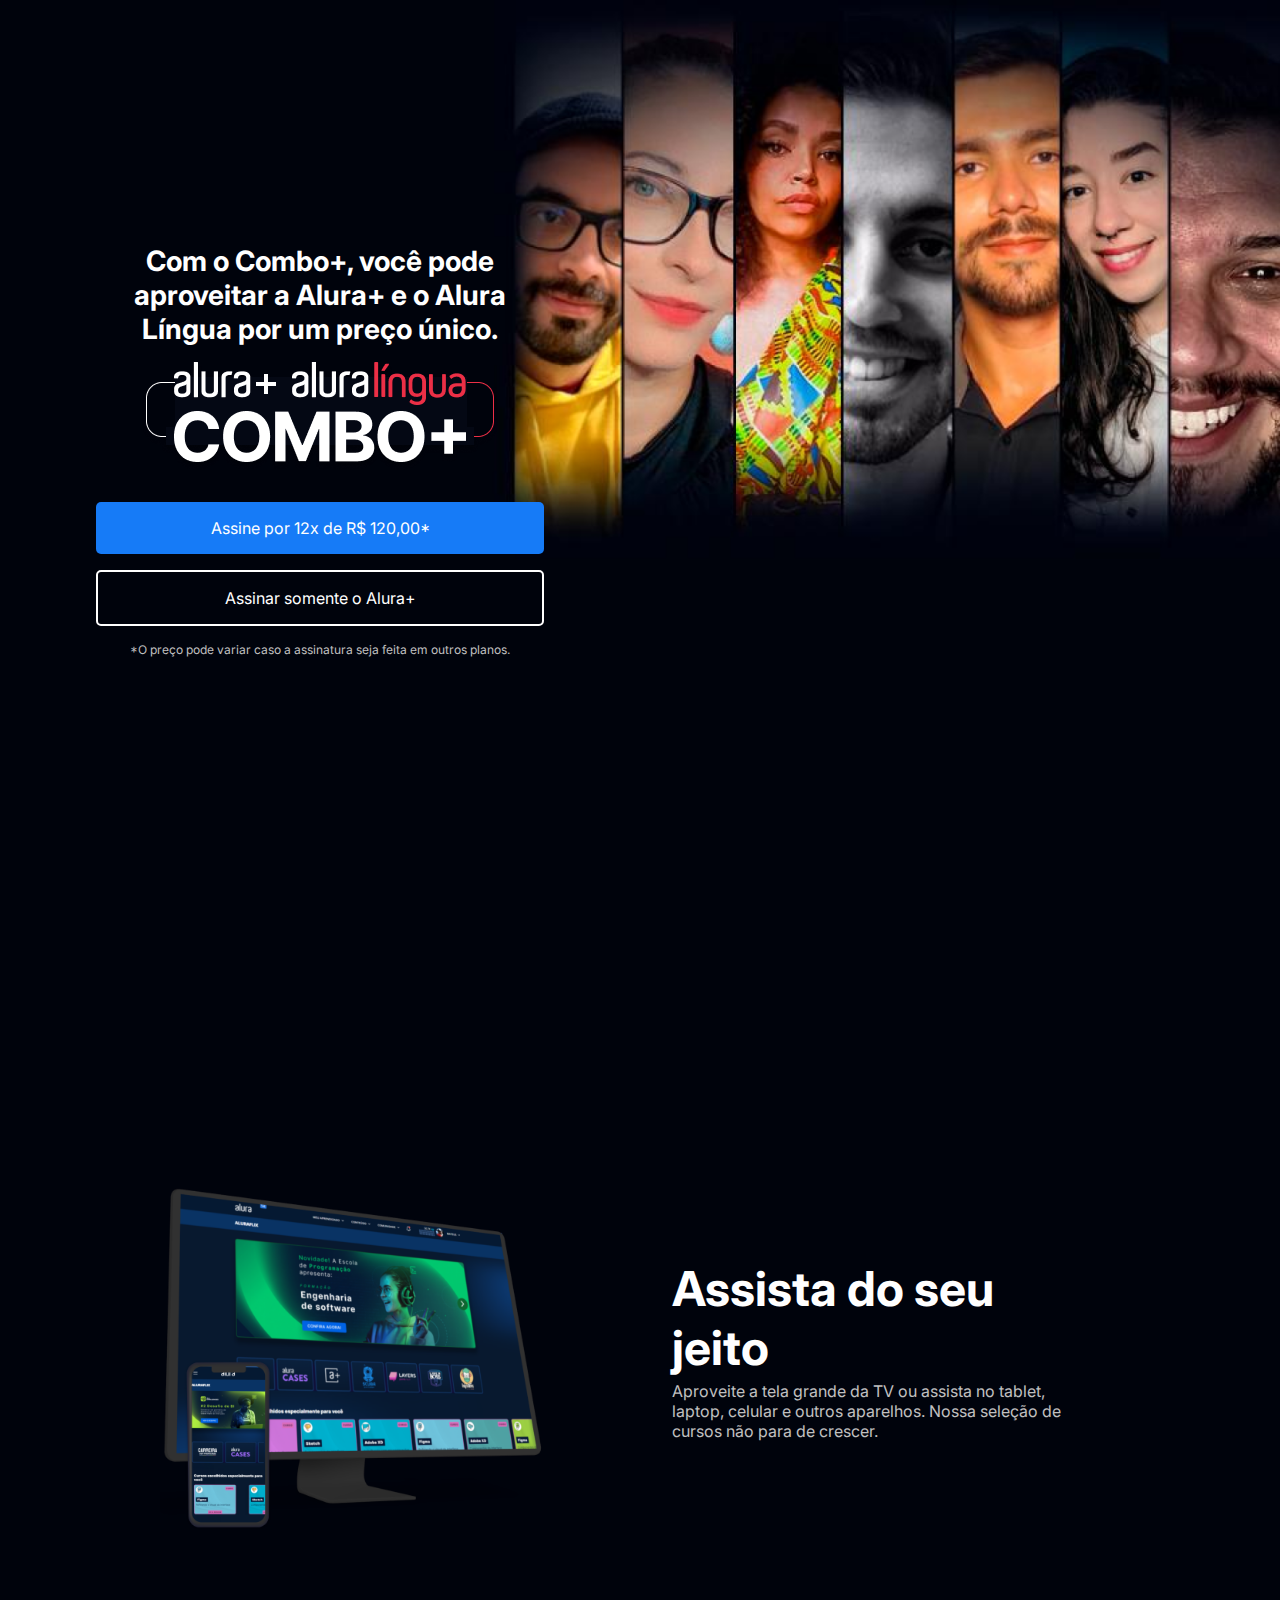
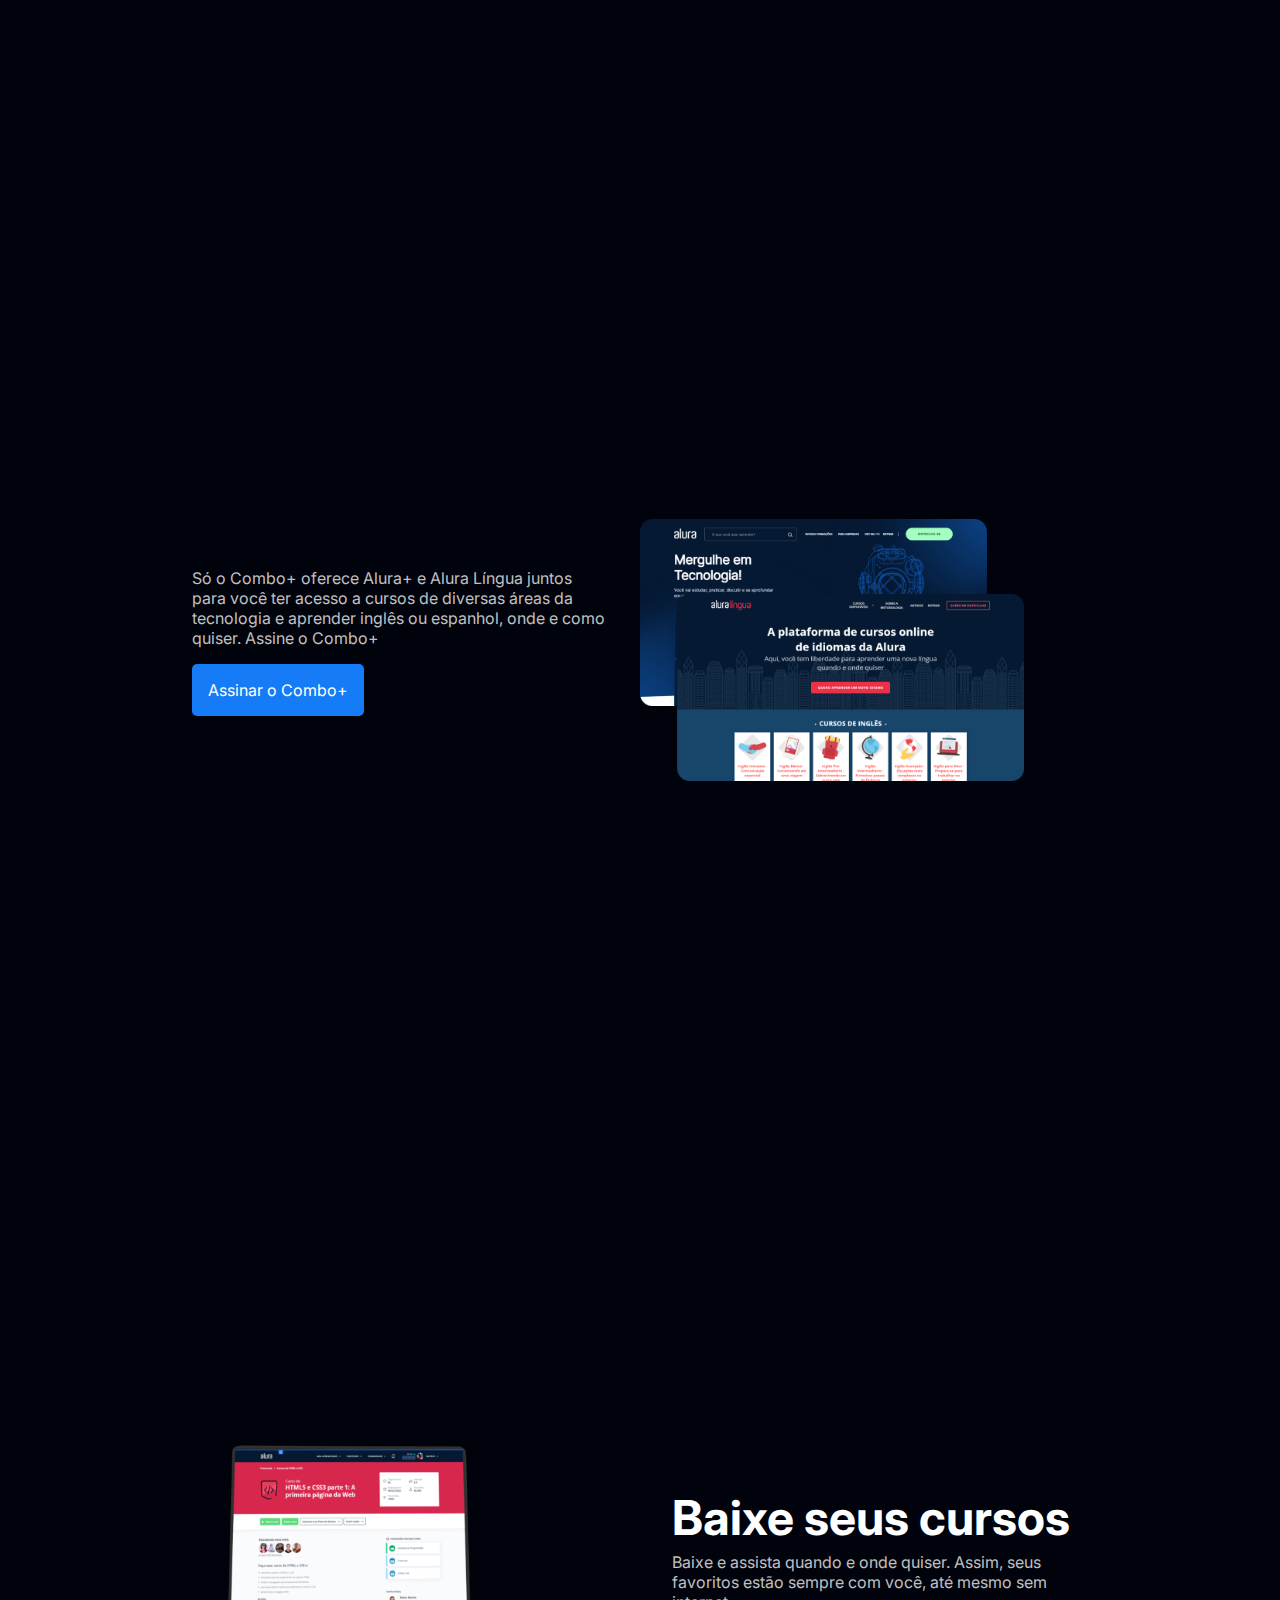
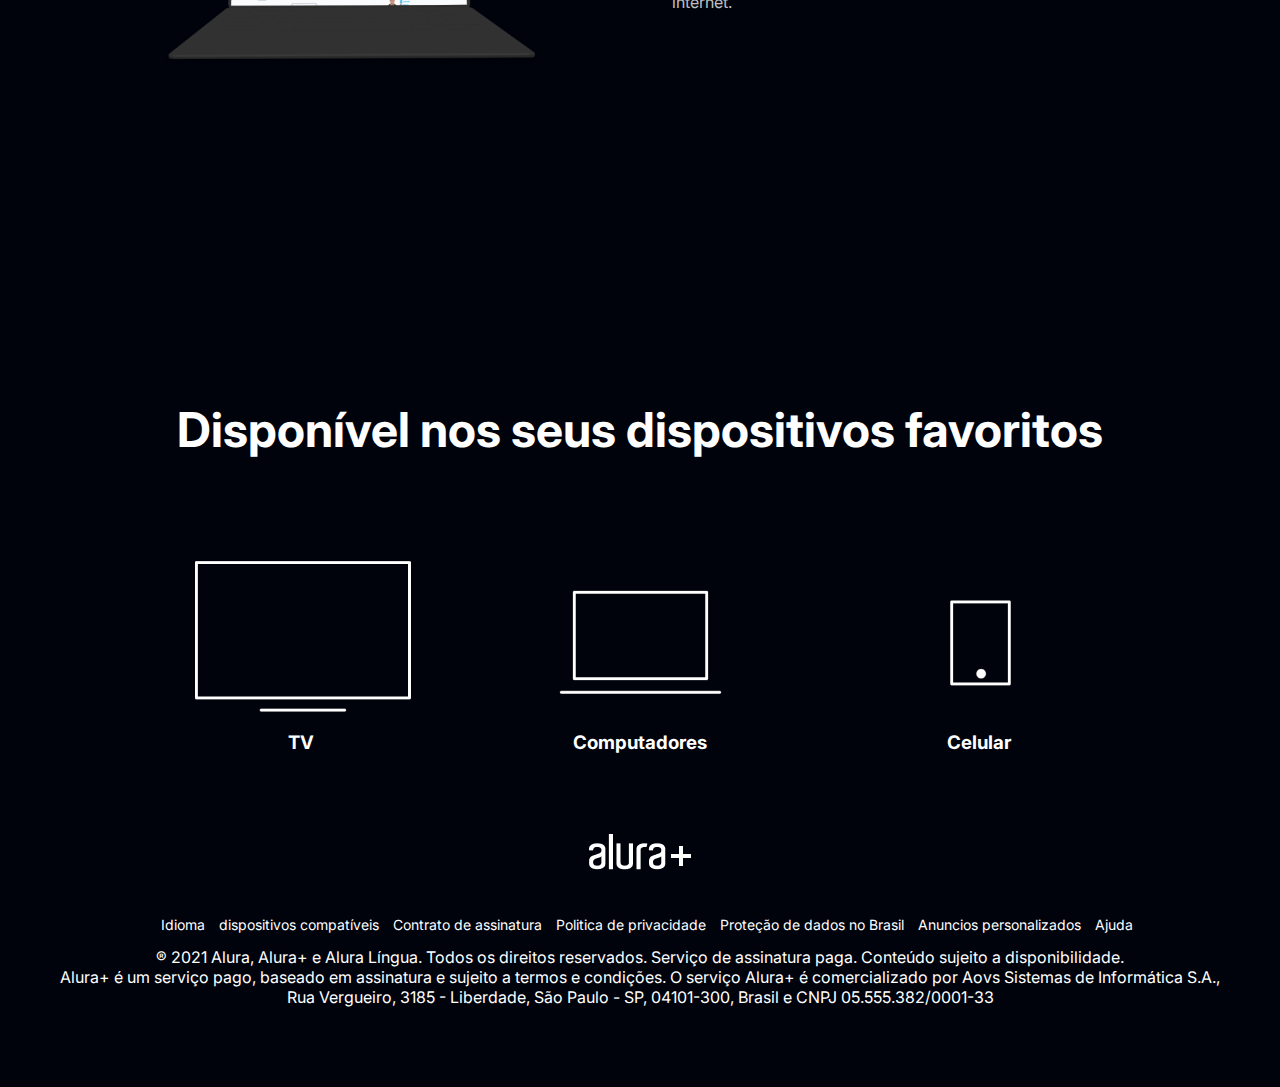
==== index-alura-plus.html @ b0d21956 "inserindo arquivos do aluraplus" ====
<!DOCTYPE hmtl>
<html>

	<head>
		<title>Alura Plus</title>
		<meta charset="utf-8">
		<meta name="viewport" content="width=device-width, initial-scale=1">
		<link rel="stylesheet" href="style-alura-plus.css">
		<link rel="preconnect" href="https://fonts.googleapis.com">
		<link rel="preconnect" href="https://fonts.gstatic.com" crossorigin>
		<link href="https://fonts.googleapis.com/css2?family=Inter:wght@400;700&family=Montserrat&display=swap" rel="stylesheet">	
	</head>

	<body>
		<section class="container principal">
			<div class="container__caixa">
				<h1 class="container__titulo">Com o Combo+, você pode aproveitar a Alura+ e o Alura Língua por um preço único.</h1>
				<img src="img/Combo.png" alt="O combo+ é a junção do alura= e o alura língua" class="container__imagem">
				<a href="www.alura.com.br" class="container__botao">Assine por 12x de R$ 120,00*</a>
				<a href="www.alura.com.br" class="container__botao botao__secundario">Assinar somente o Alura+</a>
				<p class="container__aviso"> *O preço pode variar caso a assinatura seja feita em outros planos.</p>
			</div>
		</section>

		<section class="container secundario">
			<img src="img/Plataformas.png" alt="Um monitor e um celular com o alura plus aberto" class="secundario__imagem">
			<div class="container__descricao">
				<h2 class="descricao__titulo">Assista do seu jeito</h2>
				<p class="descricao__texto"> Aproveite a tela grande da TV ou assista no tablet, laptop, celular e outros aparelhos. Nossa seleção de cursos não para de crescer.</p>
			</div>
		</section>

		<section class="container secundario">
			<div class="container__descricao">
				<p class="descricao__texto">Só o Combo+ oferece Alura+ e Alura Língua juntos para você ter acesso a cursos de diversas áreas da tecnologia e aprender inglês ou espanhol, onde e como quiser.
					Assine o Combo+</p>
				<a href="www.alura.com.br" class="container__botao secundario__botao">Assinar o Combo+</a>
			</div>
			<img src="img/Telas.png" alt="Tela da alura plus e do alura lingua" class="secundario__imagem">
		</section>

		<section class="container secundario">
			<img src="img/Notebook.png" alt="Notebook com a página do curso HTML5 e CSS3 da Alura aberta" class="secundario__imagem">
			<div class="container__descricao">
				<h2 class="descricao__titulo">Baixe seus cursos</h2>
				<p class="descricao__texto">Baixe e assista quando e onde quiser. Assim, seus favoritos estão sempre com você, até mesmo sem internet.</p>
			</div>
		</section>

		<section class="dispositivos">
			<h2 class="dispositivos__titulo">Disponível nos seus dispositivos favoritos</h2>
			<ul class="dispositivos__lista">
				<li>
					<img src="img/tv.png" alt="icone de televisao">
					<h3 class="lista__item">TV</h3>
				</li>
				<li>
					<img src="img/computador.png" alt="icone de computador">
					<h3 class="lista__item">Computadores</h3>
				</li>
				<li>
					<img src="img/celular.png" alt="icone de celular">
					<h3 class="lista__item">Celular</h3>
				</li>
			</ul>
		</section>

		<footer class="rodape">
			<img src="img/Logo.png" alt="Alura+" class="rodape__logo">
			<ul class="rodape__lista">
				<li class="lista__link">
					<a href="#">Idioma</a>
				</li>
				<li class="lista__link">
					<a href="#">dispositivos compatíveis</a>
				</li>
				<li class="lista__link">
					<a href="#">Contrato de assinatura</a>
				</li>
				<li class="lista__link">
					<a href="#">Politica de privacidade</a>
				</li>
				<li class="lista__link">
					<a href="#">Proteção de dados no Brasil</a>
				</li>
				<li class="lista__link">
					<a href="#">Anuncios personalizados</a>
				</li>
				<li class="lista__link">
					<a href="#">Ajuda</a>
				</li>
			</ul>
			<p class="rodape__texto">® 2021 Alura, Alura+ e Alura Língua. Todos os direitos reservados. Serviço de assinatura paga. Conteúdo sujeito a disponibilidade.
			</p>
			<p class="rodape__texto">Alura+ é um serviço pago, baseado em assinatura e sujeito a termos e condições. O serviço Alura+ é comercializado por Aovs Sistemas de Informática S.A., Rua Vergueiro, 3185 - Liberdade, São Paulo - SP, 04101-300, Brasil e CNPJ 05.555.382/0001-33
			</p>
		</footer>

	</body>
</html>
---- style-alura-plus.css ----
:root {
	--branco-principal: #FFFFFF;
	--cinza-secundario: #C0C0C0;
	--botao-azul: #167BF7;
	--cor-de-fundo: #00030C;
	--fonte-principal: 'Inter';
	--botao-azul-efeito: #223b5a;
}

body {
	background-color: var(--cor-de-fundo);
	color: var(--branco-principal);
	font-family: var(--fonte-principal);
	font-size: 16px;
	font-weight: 400;
}

* {
	margin: 0;
	padding: 0;
}

.principal {
	background-image: url("img/Background.png");
	background-repeat: no-repeat;
	background-size: contain;
	align-items: center;
	text-align: center;
}

.container {
	height: 100vh;
	display: grid;
	grid-template-columns: 50% 50%;
}

.container__botao {
	background-color: var(--botao-azul);
	border-radius: 5px;
	padding: 1em; /*1 em é uma medida relativa ao tamanho da fonte*/
	color: var(--branco-principal);
	display: block;
	text-decoration: none;
	margin-bottom: 1em
}

.botao__secundario {
	background-color: transparent;
	border: 2px solid var(--branco-principal);
}

.container__aviso {
	font-size: 12px;
	color: var(--cinza-secundario);
}

.container__titulo {
	font-size: 28px;
	font-weight: 700;
}

.container__imagem {
	margin: 1em 0 2em 0;
}

.container__caixa {
	margin: 0 6em;
}

.secundario__imagem {
	width: 80%;
}

.secundario {
	align-items: center;
	margin: 0 10em;
}

.descricao__titulo {
	font-weight: 700;
	font-size: 48px;
	color: var(--branco-principal);
	margin-bottom: 0.1em;
}

.descricao__texto {
	color: var(--cinza-secundario);
}

.secundario__botao {
	display: inline-block;
	margin-top: 1em;
}

.container__descricao {
	padding: 2em;
}

.dispositivos__lista {
	display: flex;
	justify-content: center;
	list-style-type: none;
	margin: 5em 0;
}

.dispositivos {
	text-align: center;
}

.dispositivos__titulo {
	font-size: 48px;
	color: var(--branco-principal)
}

.lista_item {
	font-size: 32px;
	color: var(--branco-principal)
}

.rodape__lista {
	display: flex;
	justify-content: center;
	list-style-type: none;
	margin-top: 1em;
}

.lista__link a {
	text-decoration: none;
	color: var(--branco-principal);
	margin-left: 1em;
}

.rodape__lista {
	margin: 1em 0;
	color: var(--branco-principal);
	font-size: 14px;
}

.rodape {
	text-align: center;
	margin: 5em 3em;
}

.rodape__logo {
	margin-bottom: 2em;
}

.lista_link a:hover {
	color: var(--botao-azul);
}

.lista__link a:active {
	color: purple;
}

.container__botao:hover {
	background-color:  var(--botao-azul-efeito);
	transition: 0.5s;
	transform:scale(1.2);
}
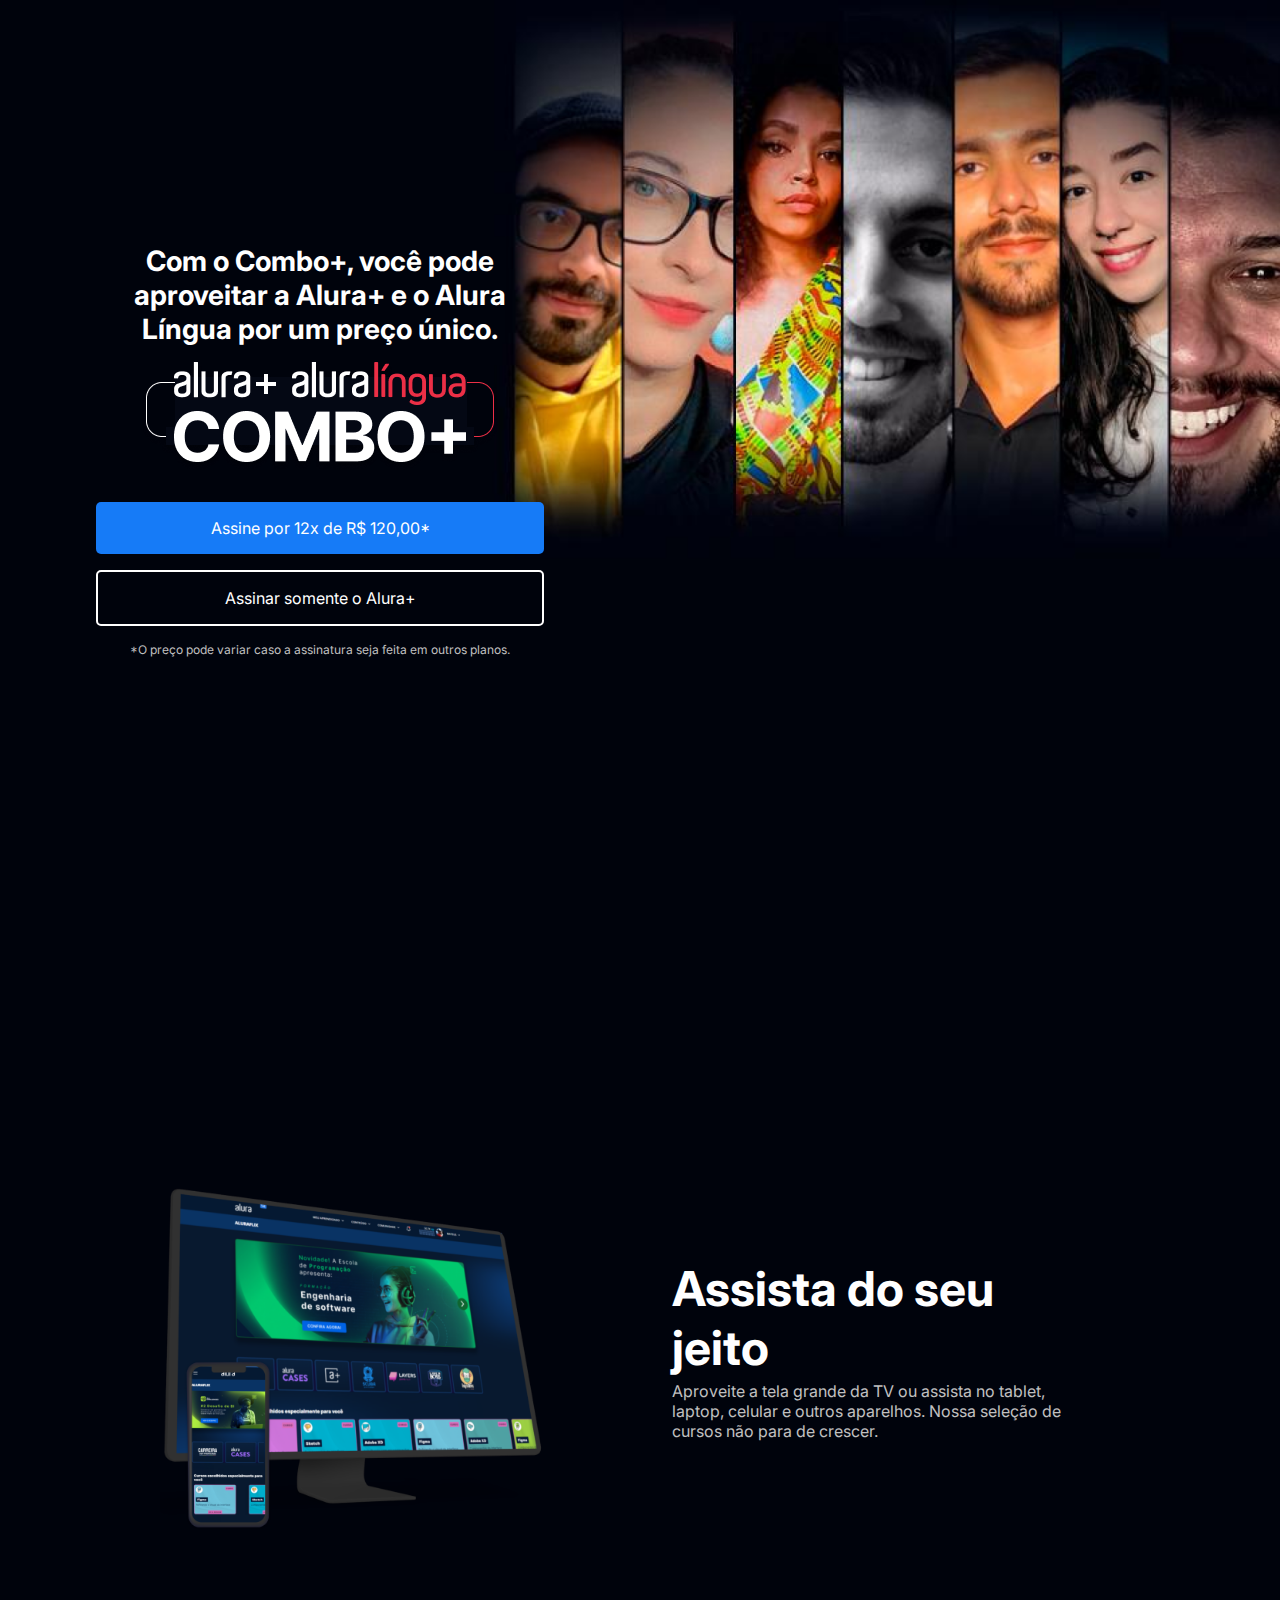
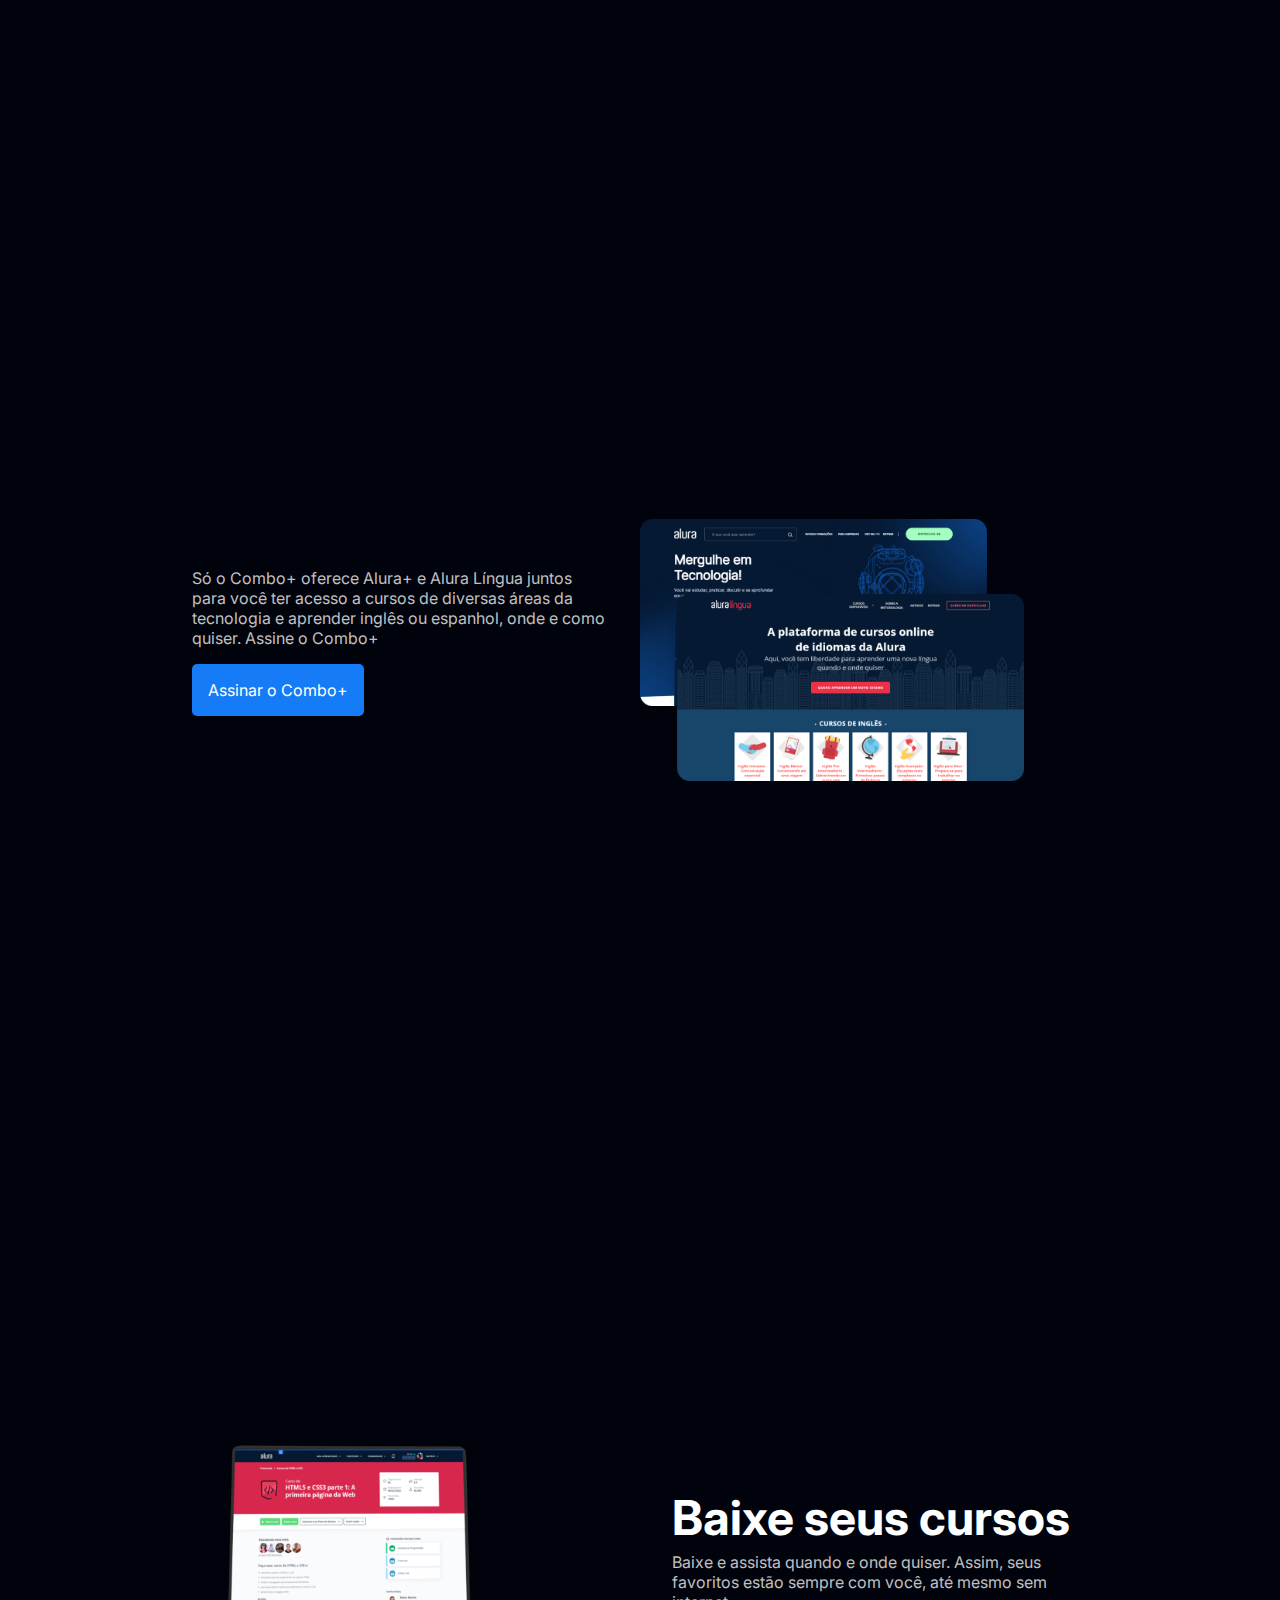
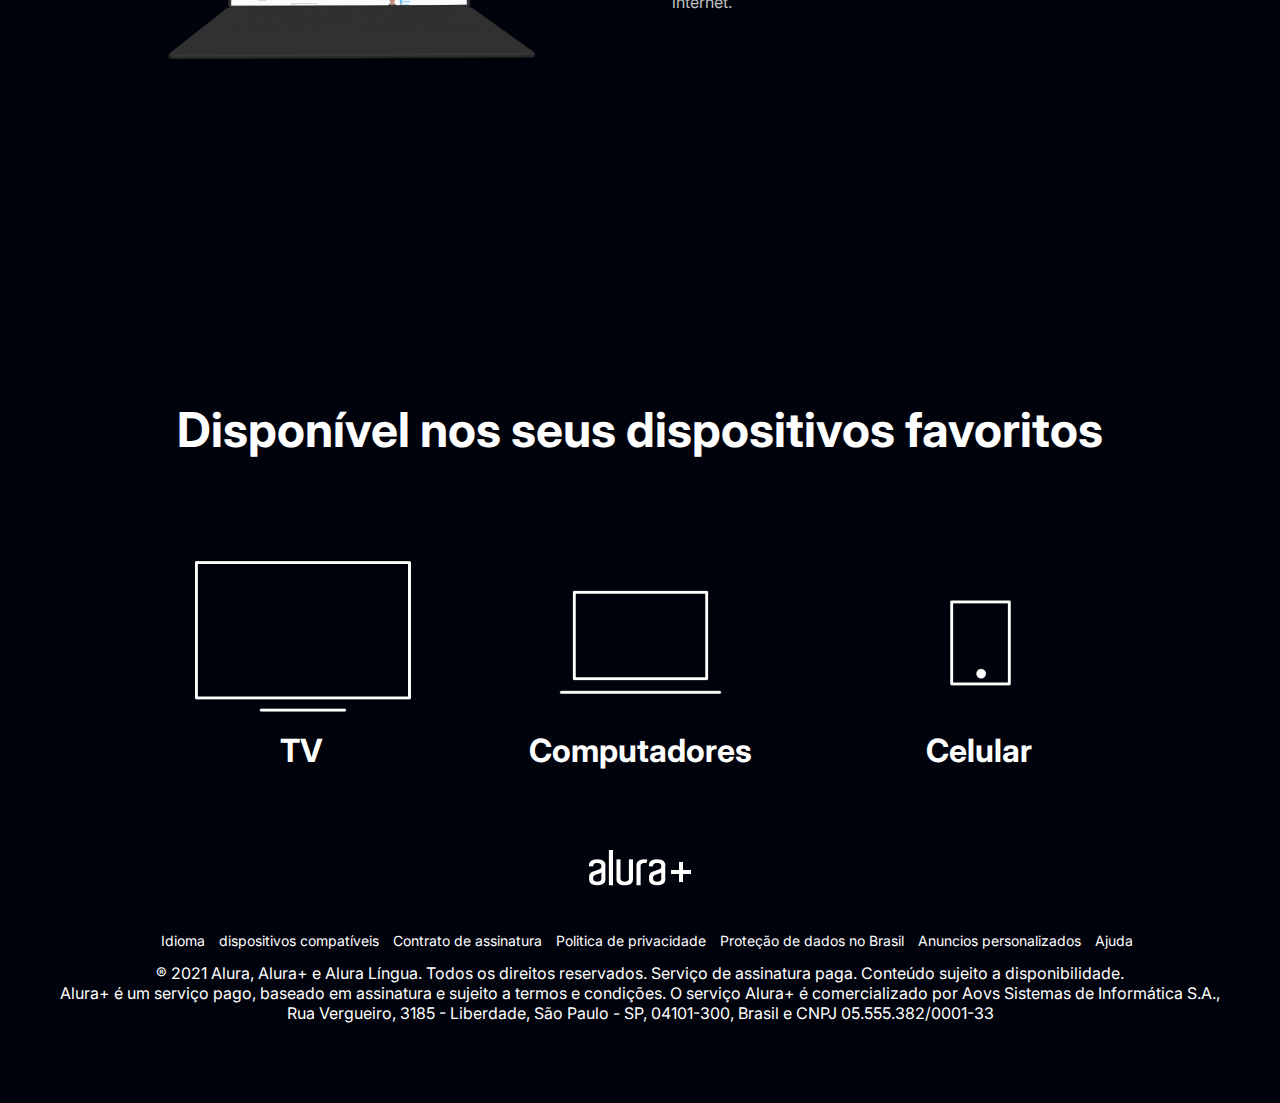
==== commit e061aa81: "Add files via upload" ====
--- a/index-alura-plus.html
+++ b/index-alura-plus.html
@@ -1,6 +1,5 @@
 <!DOCTYPE hmtl>
 <html>
-
 	<head>
 		<title>Alura Plus</title>
 		<meta charset="utf-8">
@@ -95,7 +94,6 @@
 			<p class="rodape__texto">Alura+ é um serviço pago, baseado em assinatura e sujeito a termos e condições. O serviço Alura+ é comercializado por Aovs Sistemas de Informática S.A., Rua Vergueiro, 3185 - Liberdade, São Paulo - SP, 04101-300, Brasil e CNPJ 05.555.382/0001-33
 			</p>
 		</footer>
-
 	</body>
 </html>
 
--- a/style-alura-plus.css
+++ b/style-alura-plus.css
@@ -112,7 +112,7 @@
 	color: var(--branco-principal)
 }
 
-.lista_item {
+.lista__item {
 	font-size: 32px;
 	color: var(--branco-principal)
 }
@@ -145,7 +145,7 @@
 	margin-bottom: 2em;
 }
 
-.lista_link a:hover {
+.lista__link a:hover {
 	color: var(--botao-azul);
 }
 
